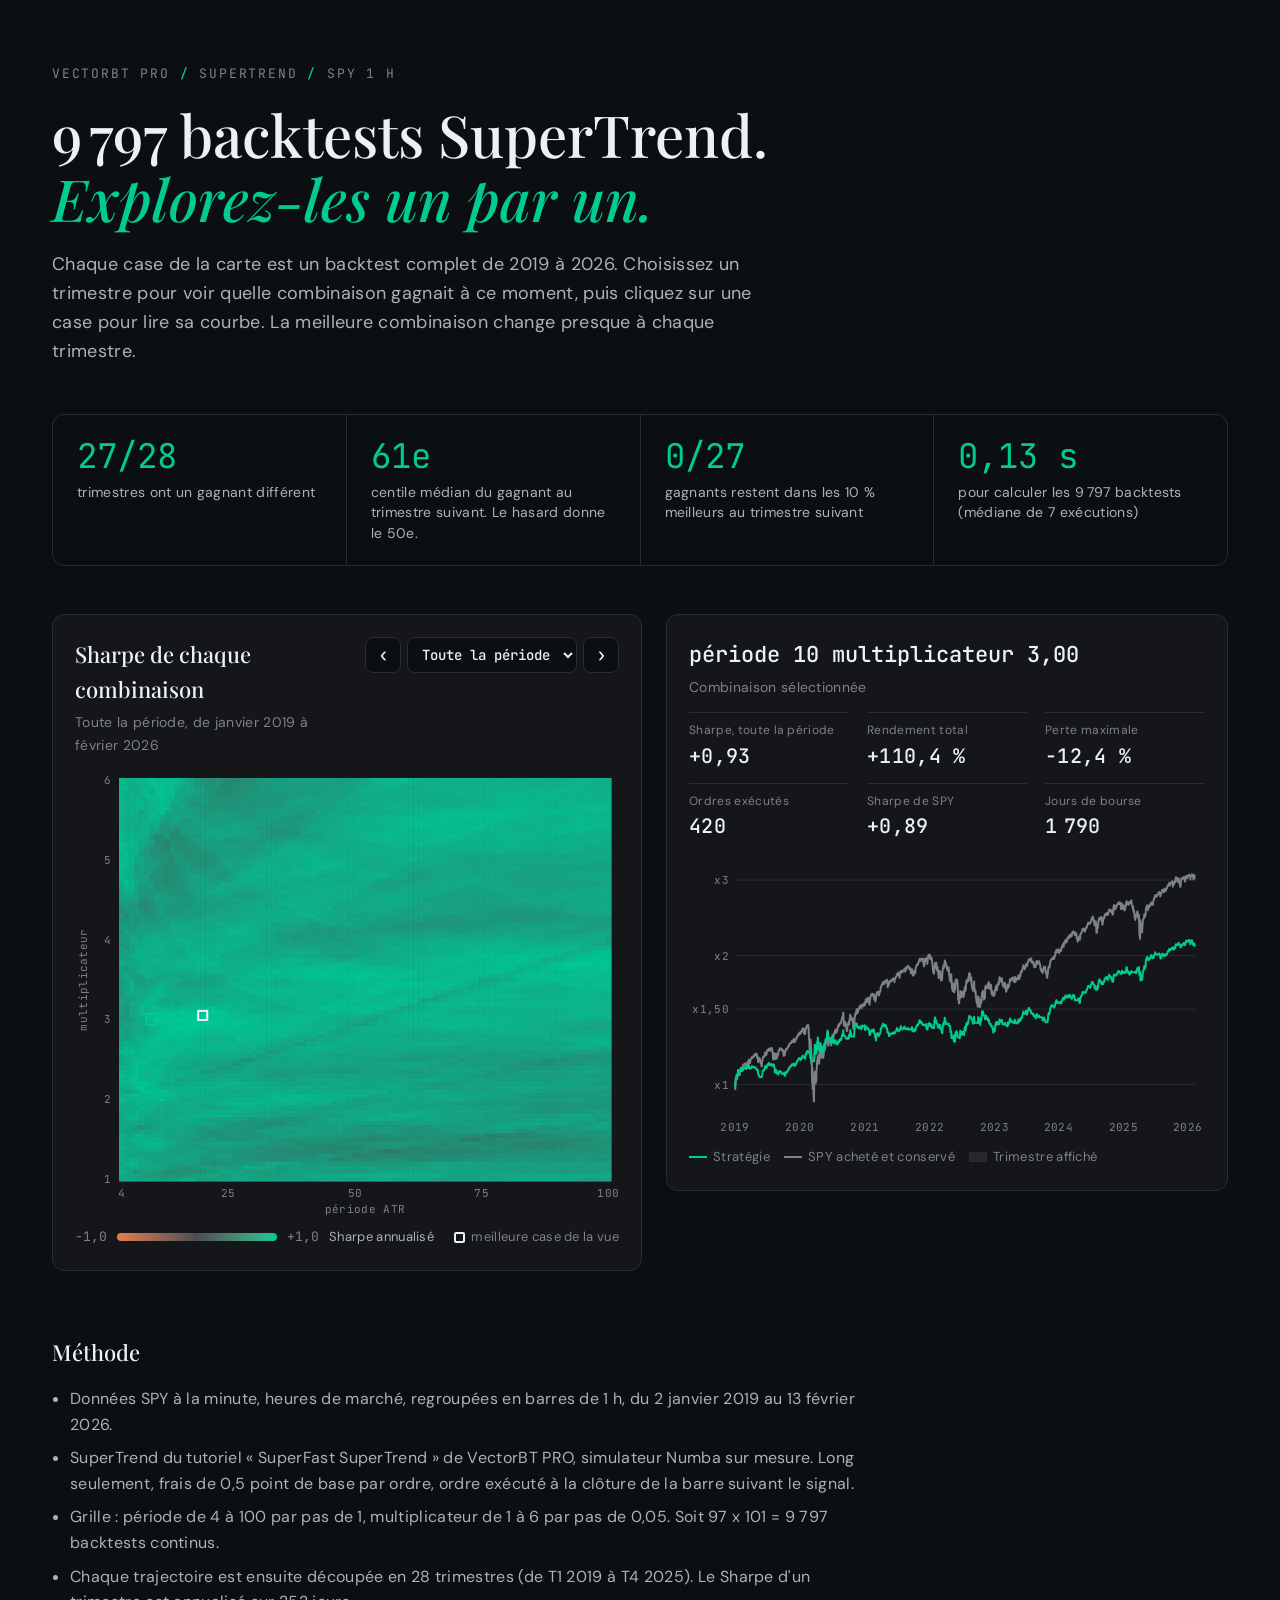
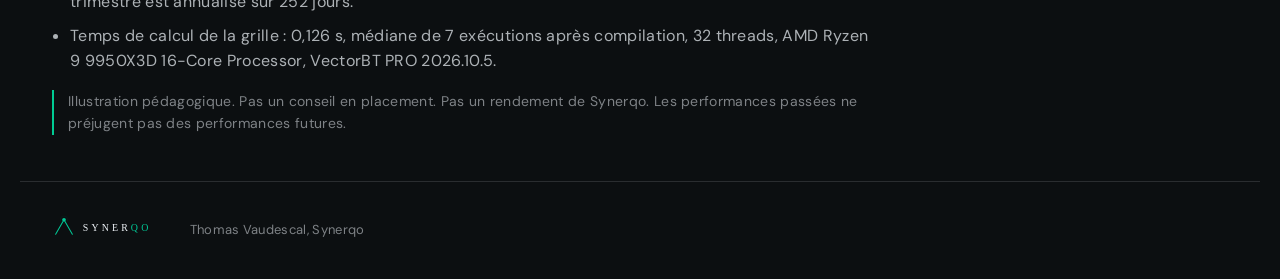
==== supertrend-wfo/index.html @ d6ac77ed "feat: site supertrend-wfo, 9 797 backtests SuperTrend sur SPY" ====
<!doctype html>
<html lang="fr">
<head>
<meta charset="utf-8">
<meta name="viewport" content="width=device-width, initial-scale=1">
<title>9 797 backtests SuperTrend sur SPY | Synerqo</title>
<meta name="description" content="Explorez chacun des 9 797 backtests SuperTrend sur SPY et voyez la meilleure combinaison changer à chaque trimestre.">
<link rel="icon" href="logo.svg">
<link rel="stylesheet" href="style.css">
</head>
<body>
<main>
  <header class="intro">
    <div class="eyebrow mono">VectorBT PRO <b>/</b> SuperTrend <b>/</b> SPY 1 h</div>
    <h1><span id="n-bt">9 797</span> backtests SuperTrend. <em>Explorez-les un par un.</em></h1>
    <p class="lead">Chaque case de la carte est un backtest complet de 2019 à 2026. Choisissez un trimestre
      pour voir quelle combinaison gagnait à ce moment, puis cliquez sur une case pour lire sa courbe.
      La meilleure combinaison change presque à chaque trimestre.</p>
  </header>

  <section class="stats" id="stats" aria-label="Chiffres clés"></section>

  <section class="explorer">
    <div class="card map-card">
      <div class="card-head">
        <div>
          <h2>Sharpe de chaque combinaison</h2>
          <p class="sub" id="map-sub">Toute la période</p>
        </div>
        <div class="window-ctl">
          <button type="button" id="prev" aria-label="Trimestre précédent">&#8249;</button>
          <select id="window" aria-label="Période affichée"></select>
          <button type="button" id="next" aria-label="Trimestre suivant">&#8250;</button>
        </div>
      </div>
      <div class="map-wrap"><canvas id="map" aria-label="Carte de chaleur du Sharpe par période et multiplicateur"></canvas>
        <div class="tip mono" id="map-tip" hidden></div></div>
      <div class="legend">
        <span class="mono" id="leg-lo"></span><span class="bar"></span><span class="mono" id="leg-hi"></span>
        <span class="leg-name">Sharpe annualisé</span>
        <span class="leg-best"><i></i>meilleure case de la vue</span>
      </div>
    </div>

    <div class="card detail-card">
      <div class="card-head">
        <div>
          <h2 class="mono" id="sel-name"></h2>
          <p class="sub">Combinaison sélectionnée</p>
        </div>
      </div>
      <dl class="metrics" id="metrics"></dl>
      <div class="chart-wrap"><canvas id="chart" aria-label="Courbe d'équité de la combinaison sélectionnée"></canvas>
        <div class="tip mono" id="chart-tip" hidden></div></div>
      <div class="chart-legend"><span class="sw strat"></span>Stratégie
        <span class="sw spy"></span>SPY acheté et conservé <span class="sw win"></span>Trimestre affiché</div>
    </div>
  </section>

  <section class="method">
    <h2>Méthode</h2>
    <ul>
      <li>Données SPY à la minute, heures de marché, regroupées en barres de 1 h, du 2 janvier 2019 au 13 février 2026.</li>
      <li>SuperTrend du tutoriel « SuperFast SuperTrend » de VectorBT PRO, simulateur Numba sur mesure. Long seulement, frais de 0,5 point de base par ordre, ordre exécuté à la clôture de la barre suivant le signal.</li>
      <li>Grille : période de 4 à 100 par pas de 1, multiplicateur de 1 à 6 par pas de 0,05. Soit 97 x 101 = 9 797 backtests continus.</li>
      <li>Chaque trajectoire est ensuite découpée en 28 trimestres (de T1 2019 à T4 2025). Le Sharpe d'un trimestre est annualisé sur 252 jours.</li>
      <li id="method-speed"></li>
    </ul>
    <p class="warn">Illustration pédagogique. Pas un conseil en placement. Pas un rendement de Synerqo.
      Les performances passées ne préjugent pas des performances futures.</p>
  </section>
</main>
<footer>
  <a href="https://synerqo.com" rel="noopener"><img src="logo.svg" alt="Synerqo" height="26"></a>
  <span>Thomas Vaudescal, Synerqo</span>
</footer>
<script src="app.js" type="module"></script>
</body>
</html>
---- supertrend-wfo/style.css ----
@font-face { font-family: "Playfair Display"; font-weight: 500; font-display: swap; src: url(fonts/PlayfairDisplay-normal-500-latin-48d1e9.woff2) format("woff2"); }
@font-face { font-family: "Playfair Display"; font-weight: 500; font-style: italic; font-display: swap; src: url(fonts/PlayfairDisplay-italic-500-latin-9385b6.woff2) format("woff2"); }
@font-face { font-family: "DM Sans"; font-weight: 400; font-display: swap; src: url(fonts/DMSans-normal-400-latin-8ca1b7.woff2) format("woff2"); }
@font-face { font-family: "DM Sans"; font-weight: 500; font-display: swap; src: url(fonts/DMSans-normal-500-latin-8ca1b7.woff2) format("woff2"); }
@font-face { font-family: "JetBrains Mono"; font-weight: 400; font-display: swap; src: url(fonts/JetBrainsMono-normal-400-latin-480c06.woff2) format("woff2"); }
@font-face { font-family: "JetBrains Mono"; font-weight: 500; font-display: swap; src: url(fonts/JetBrainsMono-normal-500-latin-480c06.woff2) format("woff2"); }

:root {
  --bg: oklch(0.165 0.006 250);
  --surface: oklch(0.2 0.007 250);
  --fg: oklch(0.955 0.008 240);
  --fg-2: oklch(0.76 0.008 240);
  --fg-3: oklch(0.605 0.008 240);
  --line: oklch(0.295 0.007 250);
  --emerald: oklch(0.745 0.158 165);
  --neg: #e97c48;
  --mid: #494e52;
  --ease: cubic-bezier(0.25, 1, 0.5, 1);
}
* { box-sizing: border-box; }
html { background: var(--bg); color: var(--fg); }
body { margin: 0; font: 400 16px/1.6 "DM Sans", system-ui, sans-serif; letter-spacing: 0.02em; }
.mono { font-family: "JetBrains Mono", ui-monospace, monospace; font-variant-numeric: tabular-nums; letter-spacing: 0; }
main { max-width: 1240px; margin: 0 auto; padding: 64px 32px 32px; }
h1, h2 { font-family: "Playfair Display", Georgia, serif; font-weight: 500; letter-spacing: 0; }
h1 { font-size: clamp(34px, 5vw, 58px); line-height: 1.1; margin: 18px 0 20px; max-width: 980px; }
h1 em { color: var(--emerald); }
h2 { font-size: 22px; margin: 0; }
.eyebrow { font-size: 13px; text-transform: uppercase; letter-spacing: 0.14em; color: var(--fg-3); }
.eyebrow b { color: var(--emerald); font-weight: 500; }
.lead { max-width: 720px; color: var(--fg-2); font-size: 18px; margin: 0; }

.stats { display: grid; grid-template-columns: repeat(4, 1fr); gap: 1px; background: var(--line); border: 1px solid var(--line); border-radius: 12px; overflow: hidden; margin: 48px 0; }
.stat { background: var(--bg); padding: 22px 24px; }
.stat .num { font-size: 34px; color: var(--emerald); line-height: 1.1; }
.stat .txt { margin-top: 8px; color: var(--fg-2); font-size: 14px; line-height: 1.45; }

.explorer { display: grid; grid-template-columns: minmax(0, 1.05fr) minmax(0, 1fr); gap: 24px; align-items: start; }
.card { background: var(--surface); border: 1px solid var(--line); border-radius: 12px; padding: 22px; }
.card-head { display: flex; justify-content: space-between; align-items: flex-start; gap: 16px; margin-bottom: 14px; }
.sub { margin: 4px 0 0; color: var(--fg-3); font-size: 14px; }
.window-ctl { display: flex; gap: 6px; }
.window-ctl button, .window-ctl select {
  background: var(--bg); color: var(--fg); border: 1px solid var(--line); border-radius: 8px;
  font: 500 14px "JetBrains Mono", monospace; height: 36px; padding: 0 10px; cursor: pointer;
  transition: border-color 120ms var(--ease);
}
.window-ctl button { width: 36px; font-size: 18px; }
.window-ctl button:hover, .window-ctl select:hover { border-color: var(--fg-3); }
:focus-visible { outline: 2px solid var(--emerald); outline-offset: 2px; }

.map-wrap, .chart-wrap { position: relative; }
canvas { display: block; width: 100%; }
#map { cursor: crosshair; touch-action: manipulation; }
.tip { position: absolute; pointer-events: none; background: var(--bg); border: 1px solid var(--line); border-radius: 8px; padding: 8px 10px; font-size: 12px; line-height: 1.5; white-space: nowrap; z-index: 2; }
.legend { display: flex; align-items: center; flex-wrap: wrap; gap: 10px; margin-top: 12px; font-size: 13px; color: var(--fg-3); }
.legend .bar { width: 160px; height: 8px; border-radius: 4px; background: linear-gradient(90deg, var(--neg), var(--mid), var(--emerald)); }
.leg-name { color: var(--fg-2); }
.leg-best { margin-left: auto; display: inline-flex; align-items: center; gap: 6px; }
.leg-best i { width: 11px; height: 11px; border: 2px solid var(--fg); border-radius: 2px; }

.metrics { display: grid; grid-template-columns: repeat(3, 1fr); gap: 14px 18px; margin: 0 0 18px; }
.metrics div { border-top: 1px solid var(--line); padding-top: 8px; }
.metrics dt { color: var(--fg-3); font-size: 12px; }
.metrics dd { margin: 2px 0 0; font: 500 20px "JetBrains Mono", monospace; font-variant-numeric: tabular-nums; }
.chart-legend { display: flex; flex-wrap: wrap; align-items: center; gap: 6px 14px; margin-top: 10px; font-size: 13px; color: var(--fg-3); }
.sw { display: inline-block; width: 18px; height: 2px; margin-right: -8px; vertical-align: middle; }
.sw.strat { background: var(--emerald); }
.sw.spy { background: var(--fg-3); }
.sw.win { height: 10px; background: oklch(0.955 0.008 240 / 0.08); border: 1px solid var(--line); }

.method { max-width: 820px; margin: 64px 0 0; }
.method ul { padding-left: 18px; color: var(--fg-2); }
.method li { margin: 8px 0; }
.warn { color: var(--fg-3); font-size: 14px; border-left: 2px solid var(--emerald); padding-left: 14px; }
footer { max-width: 1240px; margin: 0 auto; padding: 32px; display: flex; align-items: center; gap: 18px; color: var(--fg-3); font-size: 13px; border-top: 1px solid var(--line); }

@media (max-width: 900px) {
  main { padding: 40px 18px 24px; }
  .stats { grid-template-columns: repeat(2, 1fr); }
  .explorer { grid-template-columns: 1fr; }
  .metrics { grid-template-columns: repeat(2, 1fr); }
  .card-head { flex-direction: column; }
}
@media (prefers-reduced-motion: reduce) { * { transition: none !important; } }
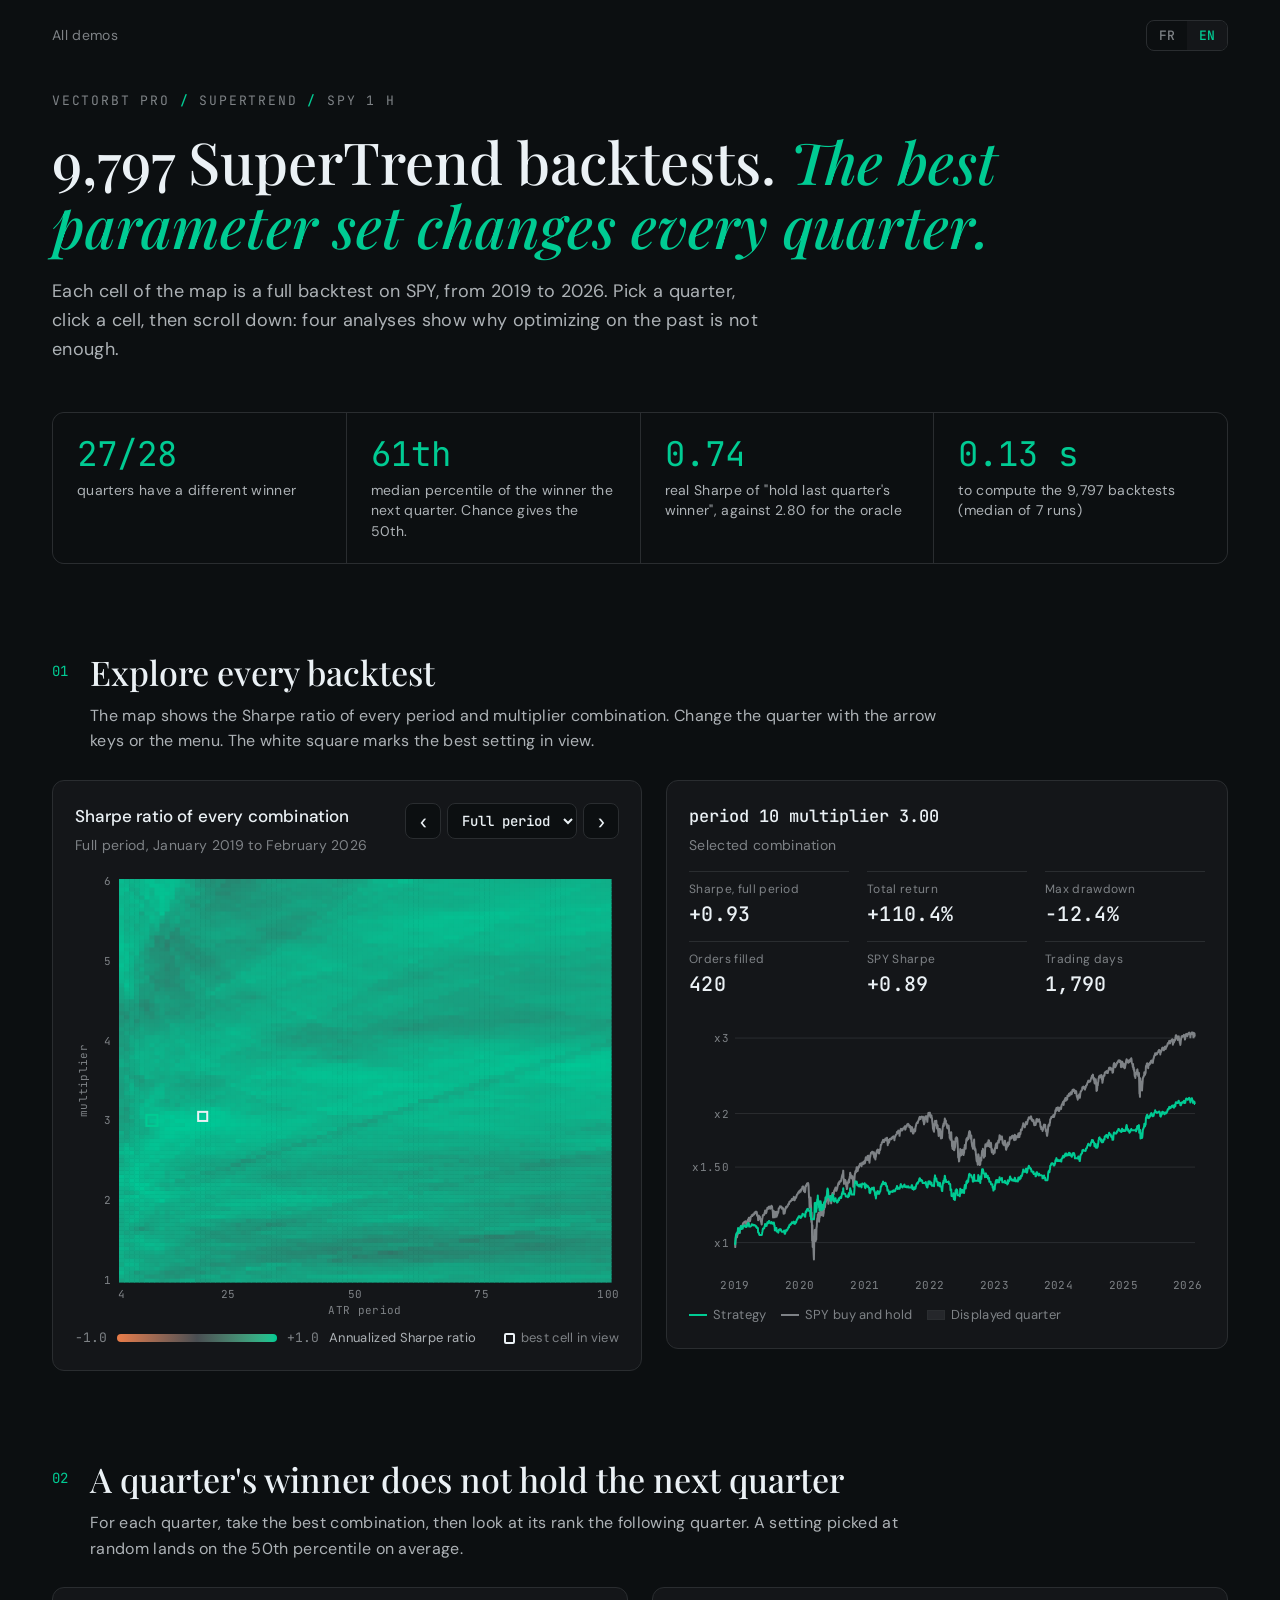
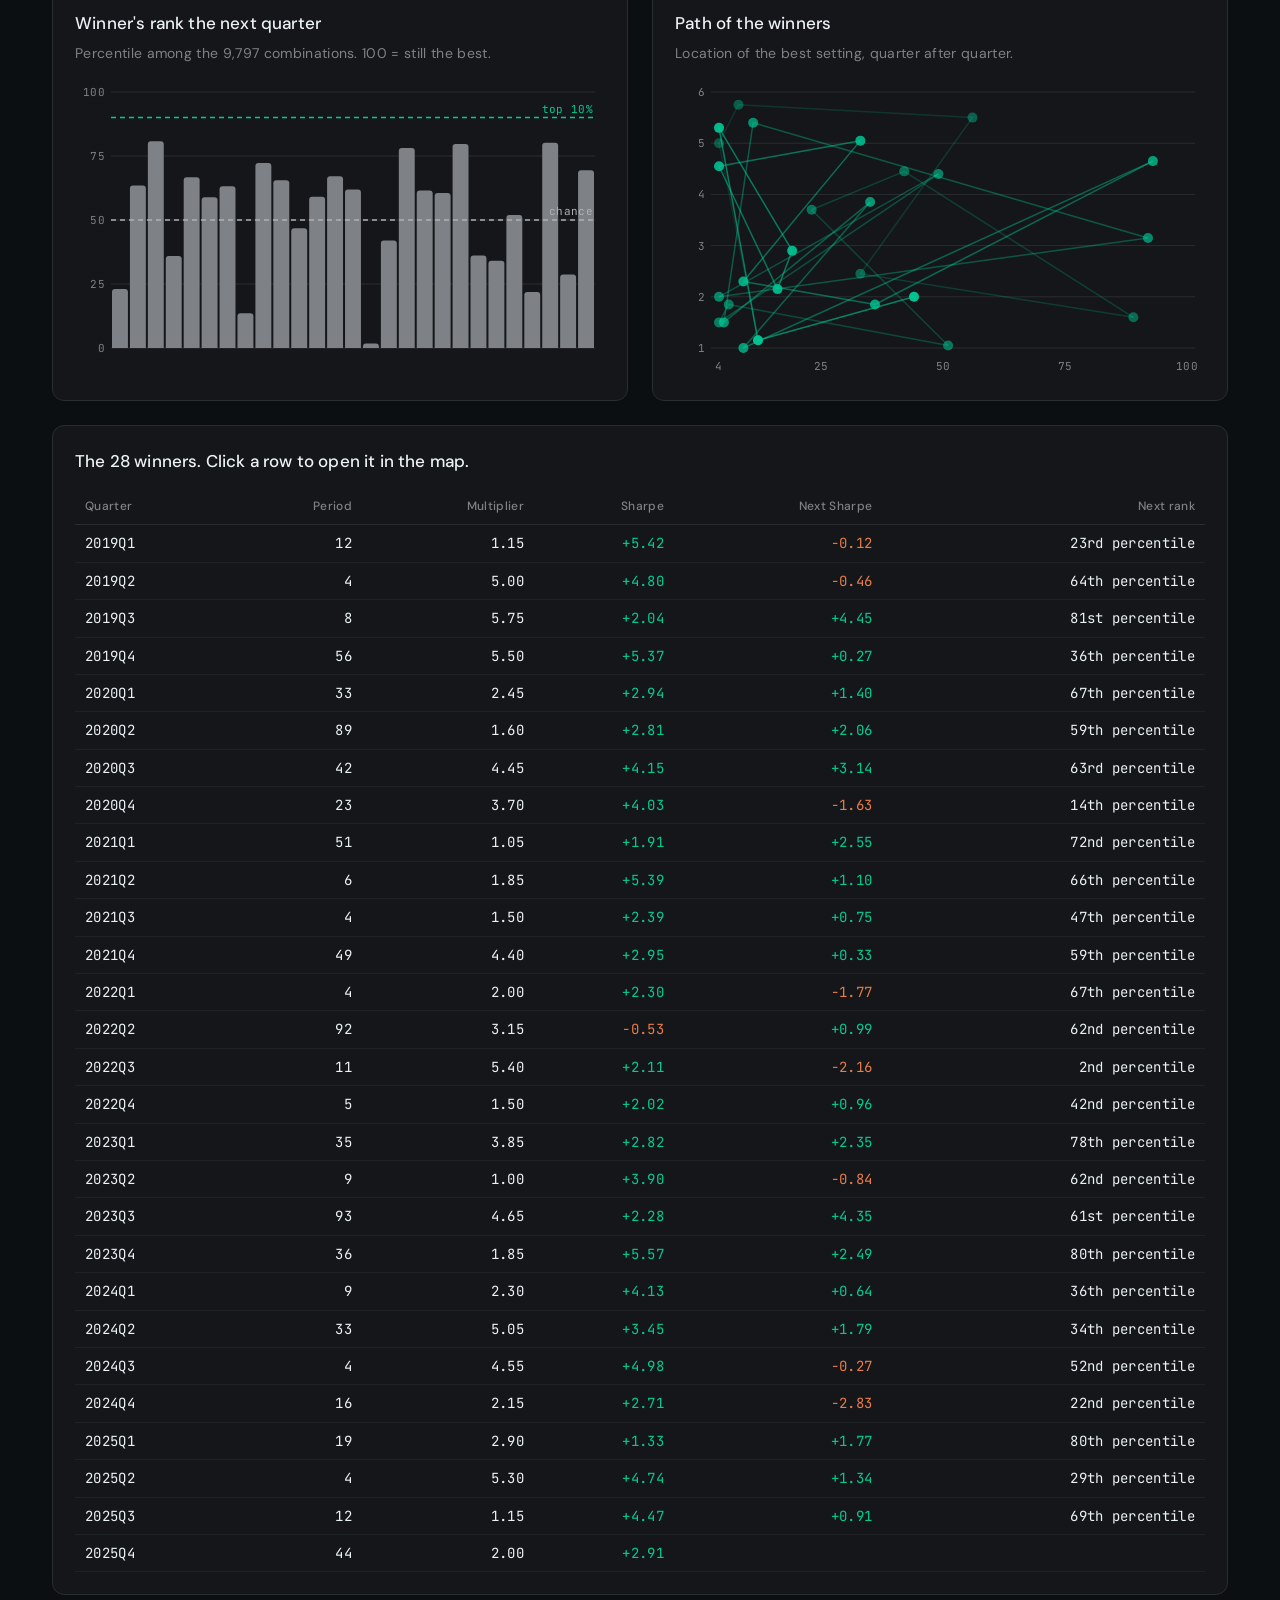
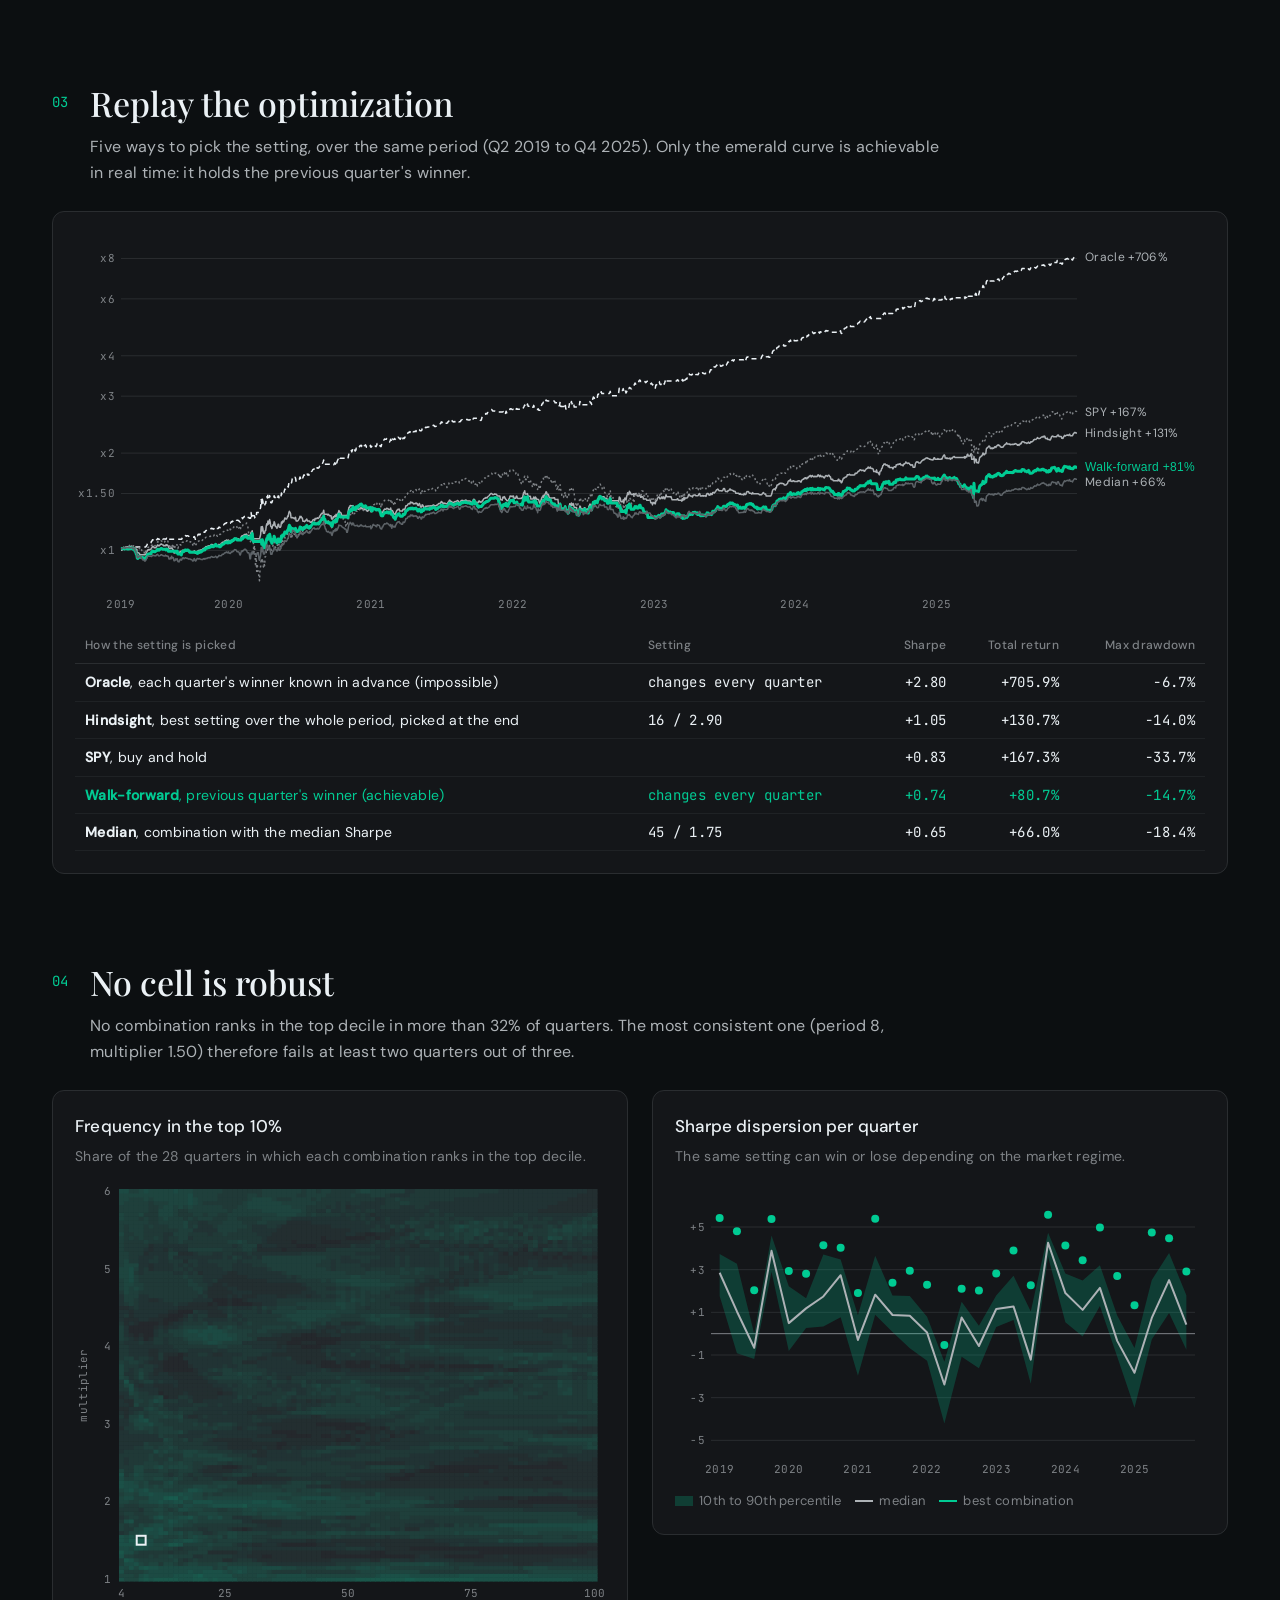
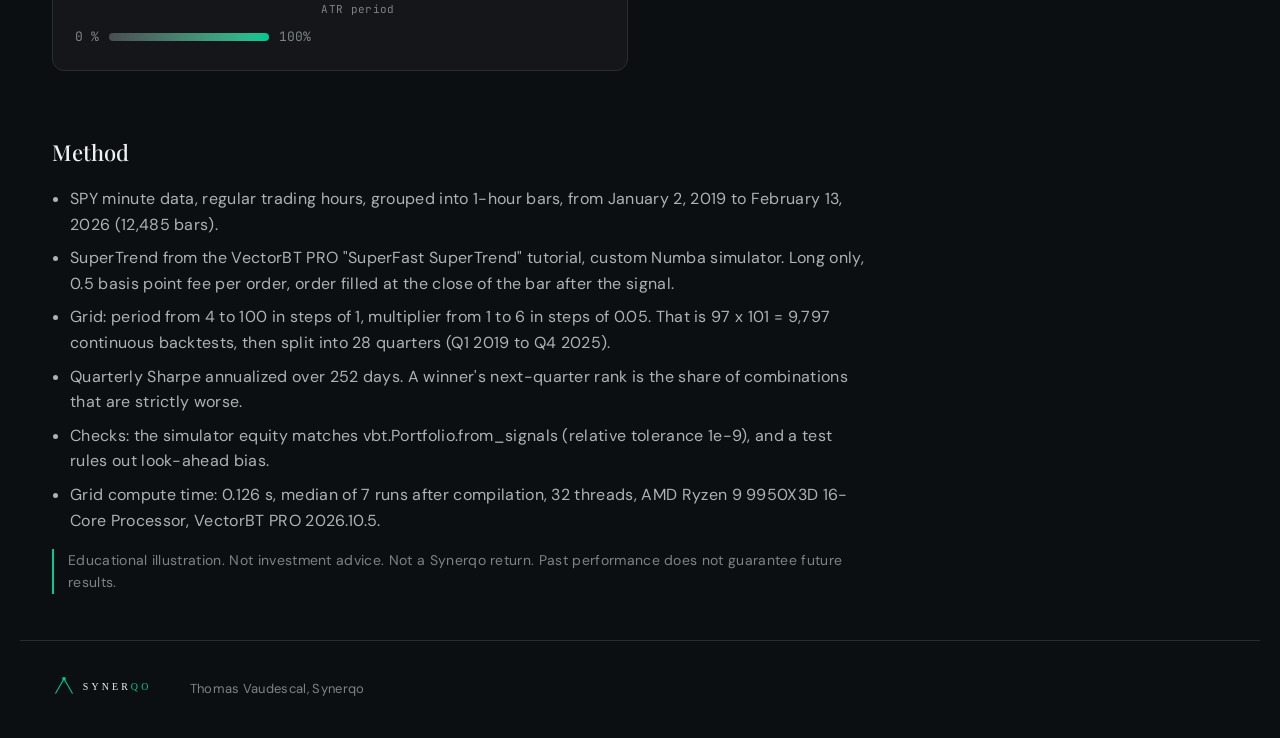
==== commit 76535a5a: "feat: site bilingue FR/EN, 4 analyses supplémentaires (rangs, trajectoire, walk-forward rejoué, robu" ====
--- a/supertrend-wfo/index.html
+++ b/supertrend-wfo/index.html
@@ -3,71 +3,99 @@
 <head>
 <meta charset="utf-8">
 <meta name="viewport" content="width=device-width, initial-scale=1">
-<title>9 797 backtests SuperTrend sur SPY | Synerqo</title>
-<meta name="description" content="Explorez chacun des 9 797 backtests SuperTrend sur SPY et voyez la meilleure combinaison changer à chaque trimestre.">
+<title>9 797 backtests SuperTrend | Synerqo</title>
+<meta name="description" content="9 797 backtests SuperTrend sur SPY. La meilleure combinaison change à chaque trimestre. 9,797 SuperTrend backtests on SPY. The best parameter set changes every quarter.">
 <link rel="icon" href="logo.svg">
 <link rel="stylesheet" href="style.css">
 </head>
 <body>
+<nav class="top">
+  <a class="brand" href="../" data-i18n="nav_all"></a>
+  <div class="lang" role="group" aria-label="Langue / Language">
+    <button type="button" data-lang="fr">FR</button><button type="button" data-lang="en">EN</button>
+  </div>
+</nav>
 <main>
   <header class="intro">
     <div class="eyebrow mono">VectorBT PRO <b>/</b> SuperTrend <b>/</b> SPY 1 h</div>
-    <h1><span id="n-bt">9 797</span> backtests SuperTrend. <em>Explorez-les un par un.</em></h1>
-    <p class="lead">Chaque case de la carte est un backtest complet de 2019 à 2026. Choisissez un trimestre
-      pour voir quelle combinaison gagnait à ce moment, puis cliquez sur une case pour lire sa courbe.
-      La meilleure combinaison change presque à chaque trimestre.</p>
+    <h1 data-i18n-html="h1"></h1>
+    <p class="lead" data-i18n="lead"></p>
   </header>
 
-  <section class="stats" id="stats" aria-label="Chiffres clés"></section>
+  <section class="stats" id="stats" aria-label="Key figures"></section>
 
-  <section class="explorer">
-    <div class="card map-card">
-      <div class="card-head">
-        <div>
-          <h2>Sharpe de chaque combinaison</h2>
-          <p class="sub" id="map-sub">Toute la période</p>
+  <!-- 1. Explorateur -->
+  <section class="block">
+    <div class="block-head"><span class="num mono">01</span><div><h2 data-i18n="s1_title"></h2><p data-i18n="s1_text"></p></div></div>
+    <div class="explorer">
+      <div class="card map-card">
+        <div class="card-head">
+          <div><h3 data-i18n="map_title"></h3><p class="sub" id="map-sub"></p></div>
+          <div class="window-ctl">
+            <button type="button" id="prev" data-i18n-aria="prev">&#8249;</button>
+            <select id="window" data-i18n-aria="window"></select>
+            <button type="button" id="next" data-i18n-aria="next">&#8250;</button>
+          </div>
         </div>
-        <div class="window-ctl">
-          <button type="button" id="prev" aria-label="Trimestre précédent">&#8249;</button>
-          <select id="window" aria-label="Période affichée"></select>
-          <button type="button" id="next" aria-label="Trimestre suivant">&#8250;</button>
+        <div class="map-wrap"><canvas id="map"></canvas><div class="tip mono" id="map-tip" hidden></div></div>
+        <div class="legend">
+          <span class="mono" id="leg-lo"></span><span class="bar"></span><span class="mono" id="leg-hi"></span>
+          <span class="leg-name" data-i18n="leg_sharpe"></span>
+          <span class="leg-best"><i></i><span data-i18n="leg_best"></span></span>
         </div>
       </div>
-      <div class="map-wrap"><canvas id="map" aria-label="Carte de chaleur du Sharpe par période et multiplicateur"></canvas>
-        <div class="tip mono" id="map-tip" hidden></div></div>
-      <div class="legend">
-        <span class="mono" id="leg-lo"></span><span class="bar"></span><span class="mono" id="leg-hi"></span>
-        <span class="leg-name">Sharpe annualisé</span>
-        <span class="leg-best"><i></i>meilleure case de la vue</span>
+      <div class="card detail-card">
+        <div class="card-head"><div><h3 class="mono" id="sel-name"></h3><p class="sub" data-i18n="selected"></p></div></div>
+        <dl class="metrics" id="metrics"></dl>
+        <div class="chart-wrap"><canvas id="chart"></canvas><div class="tip mono" id="chart-tip" hidden></div></div>
+        <div class="chart-legend"><span class="sw strat"></span><span data-i18n="lg_strategy"></span>
+          <span class="sw spy"></span><span data-i18n="lg_spy"></span><span class="sw win"></span><span data-i18n="lg_window"></span></div>
       </div>
     </div>
+  </section>
 
-    <div class="card detail-card">
-      <div class="card-head">
-        <div>
-          <h2 class="mono" id="sel-name"></h2>
-          <p class="sub">Combinaison sélectionnée</p>
-        </div>
-      </div>
-      <dl class="metrics" id="metrics"></dl>
-      <div class="chart-wrap"><canvas id="chart" aria-label="Courbe d'équité de la combinaison sélectionnée"></canvas>
-        <div class="tip mono" id="chart-tip" hidden></div></div>
-      <div class="chart-legend"><span class="sw strat"></span>Stratégie
-        <span class="sw spy"></span>SPY acheté et conservé <span class="sw win"></span>Trimestre affiché</div>
+  <!-- 2. Le gagnant ne tient pas -->
+  <section class="block">
+    <div class="block-head"><span class="num mono">02</span><div><h2 data-i18n="s2_title"></h2><p data-i18n="s2_text"></p></div></div>
+    <div class="grid2">
+      <div class="card"><h3 data-i18n="rank_title"></h3><p class="sub" data-i18n="rank_sub"></p>
+        <div class="chart-wrap"><canvas id="ranks"></canvas><div class="tip mono" id="ranks-tip" hidden></div></div></div>
+      <div class="card"><h3 data-i18n="path_title"></h3><p class="sub" data-i18n="path_sub"></p>
+        <div class="chart-wrap"><canvas id="path"></canvas><div class="tip mono" id="path-tip" hidden></div></div></div>
+    </div>
+    <div class="card table-card">
+      <h3 data-i18n="table_title"></h3>
+      <div class="table-scroll"><table id="winners"></table></div>
+    </div>
+  </section>
+
+  <!-- 3. Rejouer l'optimisation -->
+  <section class="block">
+    <div class="block-head"><span class="num mono">03</span><div><h2 data-i18n="s3_title"></h2><p data-i18n="s3_text"></p></div></div>
+    <div class="card">
+      <div class="chart-wrap"><canvas id="replay"></canvas><div class="tip mono" id="replay-tip" hidden></div></div>
+      <div class="table-scroll"><table id="replay-table" class="replay-table"></table></div>
+    </div>
+  </section>
+
+  <!-- 4. Robustesse -->
+  <section class="block">
+    <div class="block-head"><span class="num mono">04</span><div><h2 data-i18n="s4_title"></h2><p id="s4-text"></p></div></div>
+    <div class="grid2">
+      <div class="card"><h3 data-i18n="freq_title"></h3><p class="sub" data-i18n="freq_sub"></p>
+        <div class="map-wrap"><canvas id="freq"></canvas><div class="tip mono" id="freq-tip" hidden></div></div>
+        <div class="legend"><span class="mono">0 %</span><span class="bar seq"></span><span class="mono" id="freq-hi"></span></div></div>
+      <div class="card"><h3 data-i18n="disp_title"></h3><p class="sub" data-i18n="disp_sub"></p>
+        <div class="chart-wrap"><canvas id="disp"></canvas><div class="tip mono" id="disp-tip" hidden></div></div>
+        <div class="chart-legend"><span class="sw band"></span><span data-i18n="lg_band"></span>
+          <span class="sw med"></span><span data-i18n="lg_median"></span><span class="sw best"></span><span data-i18n="lg_max"></span></div></div>
     </div>
   </section>
 
   <section class="method">
-    <h2>Méthode</h2>
-    <ul>
-      <li>Données SPY à la minute, heures de marché, regroupées en barres de 1 h, du 2 janvier 2019 au 13 février 2026.</li>
-      <li>SuperTrend du tutoriel « SuperFast SuperTrend » de VectorBT PRO, simulateur Numba sur mesure. Long seulement, frais de 0,5 point de base par ordre, ordre exécuté à la clôture de la barre suivant le signal.</li>
-      <li>Grille : période de 4 à 100 par pas de 1, multiplicateur de 1 à 6 par pas de 0,05. Soit 97 x 101 = 9 797 backtests continus.</li>
-      <li>Chaque trajectoire est ensuite découpée en 28 trimestres (de T1 2019 à T4 2025). Le Sharpe d'un trimestre est annualisé sur 252 jours.</li>
-      <li id="method-speed"></li>
-    </ul>
-    <p class="warn">Illustration pédagogique. Pas un conseil en placement. Pas un rendement de Synerqo.
-      Les performances passées ne préjugent pas des performances futures.</p>
+    <h2 data-i18n="method_title"></h2>
+    <ul id="method"></ul>
+    <p class="warn" data-i18n="warn"></p>
   </section>
 </main>
 <footer>
--- a/supertrend-wfo/style.css
+++ b/supertrend-wfo/style.css
@@ -83,3 +83,44 @@
   .card-head { flex-direction: column; }
 }
 @media (prefers-reduced-motion: reduce) { * { transition: none !important; } }
+
+/* ---------- navigation et langue */
+nav.top { max-width: 1240px; margin: 0 auto; padding: 20px 32px 0; display: flex; justify-content: space-between; align-items: center; }
+nav.top .brand { color: var(--fg-3); font-size: 14px; text-decoration: none; }
+nav.top .brand:hover { color: var(--fg); }
+.lang { display: inline-flex; border: 1px solid var(--line); border-radius: 8px; overflow: hidden; }
+.lang button { background: transparent; color: var(--fg-3); border: 0; padding: 6px 12px; font: 500 13px "JetBrains Mono", monospace; cursor: pointer; }
+.lang button[aria-pressed="true"] { background: var(--surface); color: var(--emerald); }
+main { padding-top: 40px; }
+
+/* ---------- sections */
+h3 { font-family: "DM Sans", sans-serif; font-weight: 500; font-size: 17px; margin: 0; letter-spacing: 0.01em; }
+.block { margin-top: 88px; }
+.block-head { display: flex; gap: 22px; align-items: flex-start; margin-bottom: 26px; max-width: 900px; }
+.block-head .num { color: var(--emerald); font-size: 14px; padding-top: 8px; }
+.block-head h2 { font-size: clamp(26px, 3vw, 34px); line-height: 1.2; }
+.block-head p { color: var(--fg-2); margin: 10px 0 0; }
+.grid2 { display: grid; grid-template-columns: repeat(2, minmax(0, 1fr)); gap: 24px; align-items: start; }
+.grid2 .card > .sub { margin-bottom: 14px; }
+.table-card { margin-top: 24px; }
+.table-scroll { overflow-x: auto; margin-top: 14px; }
+table { width: 100%; border-collapse: collapse; font-size: 14px; }
+th { text-align: left; font-weight: 500; color: var(--fg-3); font-size: 12px; padding: 8px 10px; border-bottom: 1px solid var(--line); white-space: nowrap; }
+td { padding: 7px 10px; border-bottom: 1px solid oklch(0.25 0.007 250); font-family: "JetBrains Mono", monospace; font-variant-numeric: tabular-nums; white-space: nowrap; }
+td.r, th.r { text-align: right; }
+td .chip { display: inline-block; min-width: 46px; text-align: right; }
+td .pos { color: var(--emerald); }
+td .neg { color: var(--neg); }
+.replay-table td:first-child { font-family: "DM Sans", sans-serif; }
+.replay-table tr.focus td { color: var(--emerald); }
+.legend .bar.seq { background: linear-gradient(90deg, var(--mid), var(--emerald)); }
+.sw.band { height: 10px; background: oklch(0.745 0.158 165 / 0.22); }
+.sw.med { background: var(--fg-2); }
+.sw.best { background: var(--emerald); }
+.sw.dash { background: repeating-linear-gradient(90deg, var(--fg) 0 5px, transparent 5px 9px); }
+
+@media (max-width: 900px) {
+  .grid2 { grid-template-columns: 1fr; }
+  .block { margin-top: 64px; }
+  nav.top { padding: 16px 18px 0; }
+}
